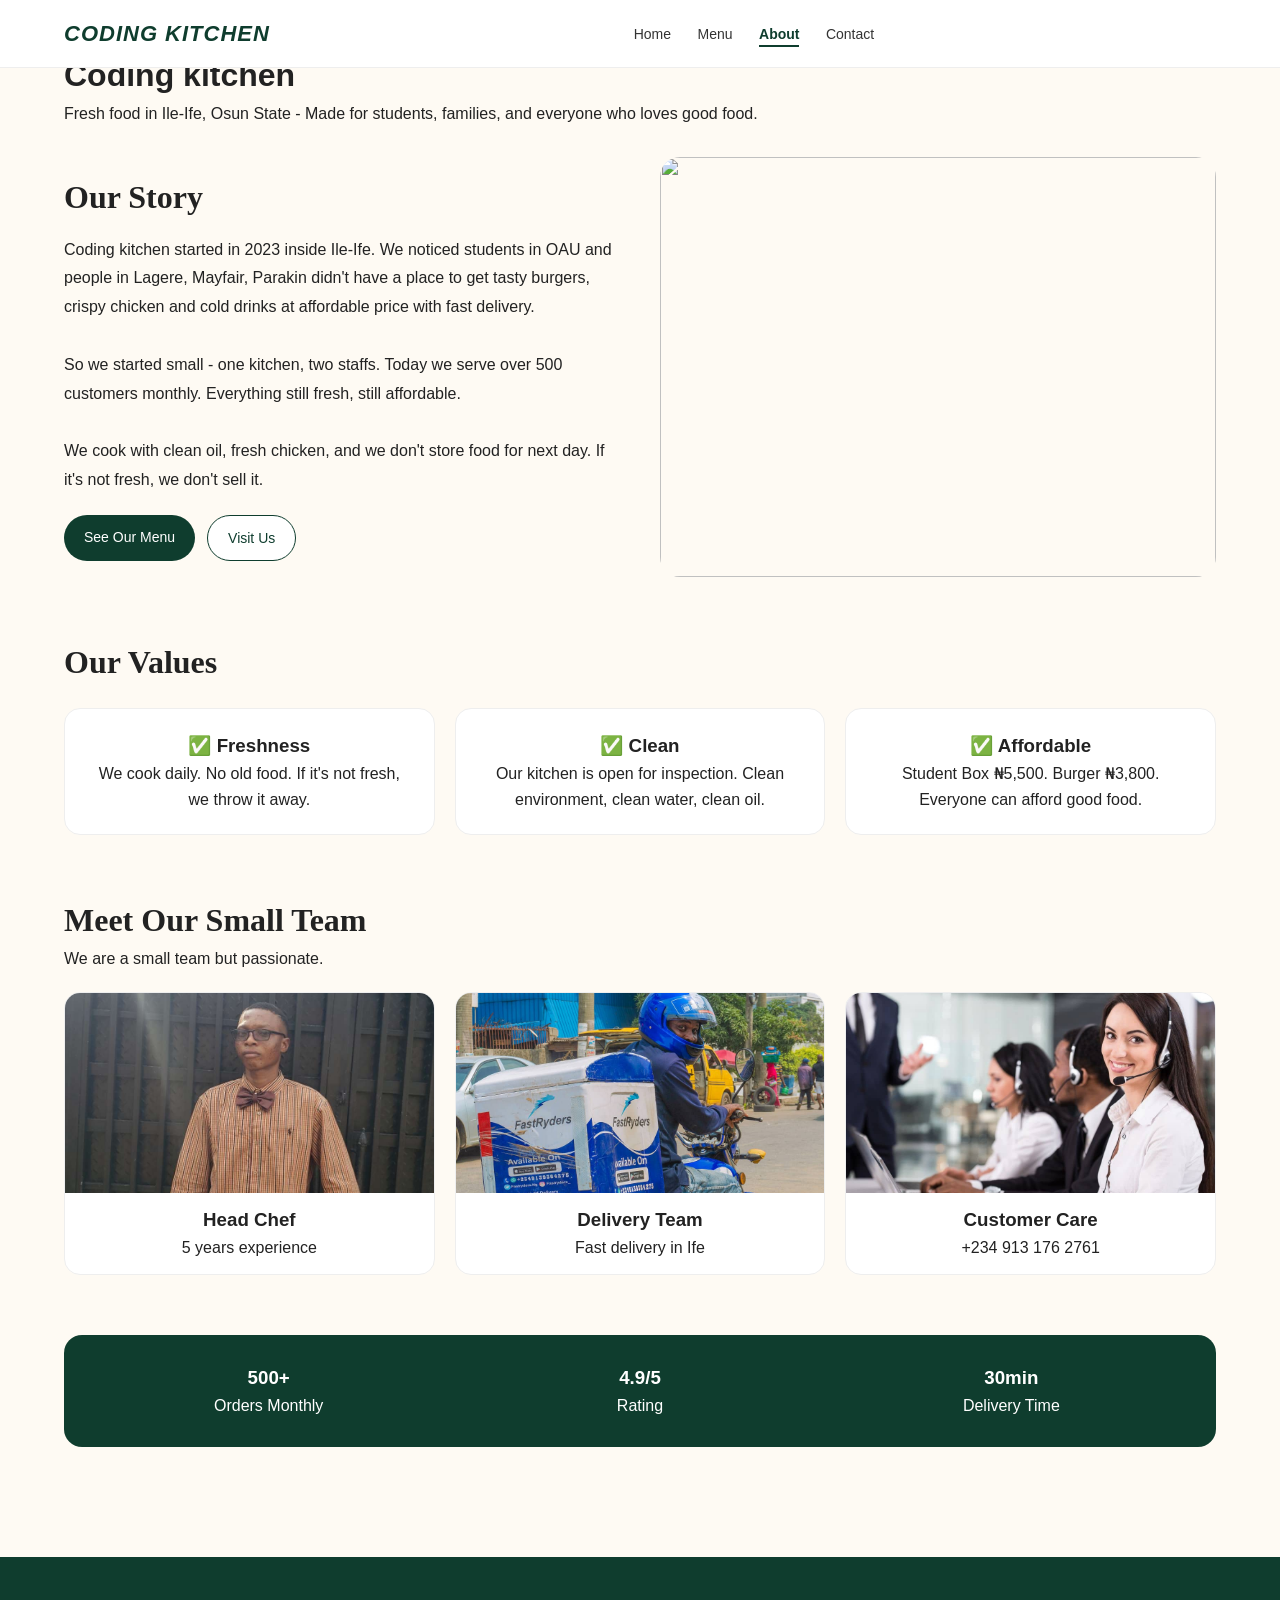
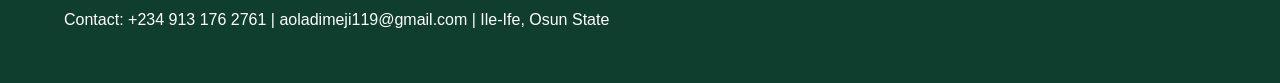
==== about.html @ 4d009c1c "coding kitchen - ile ife delivery website" ====
<!DOCTYPE html>
<html>
<head>
<meta charset="UTF-8">
<meta name="viewport" content="width=device-width, initial-scale=1.0">
<title>About - Coding kitchen</title>
<link rel="stylesheet" href="style.css">
</head>
<body>
<header>
  <div class="container navbar">
    <a href="index.html" class="logo"><em><I>CODING KITCHEN</I></em></a>
    <nav class="links">
      <a href="index.html">Home</a>
      <a href="menu.html">Menu</a>
      <a href="about.html" class="active">About</a>
      <a href="contact.html">Contact</a>
    </nav>
    <div class="nav-btns"><button class="hamburger">=</button></div>
  </div>
  <div class="mobile">
    <a href="index.html">Home</a><a href="menu.html">Menu</a><a href="about.html">About</a><a href="contact.html">Contact</a>
  </div>
</header>

<main class="container sec">
  <h1>Coding kitchen</h1>
  <p>Fresh food in Ile-Ife, Osun State - Made for students, families, and everyone who loves good food.</p>

  <div class="about-hero">
    <div>
      <h2>Our Story</h2>
      <p style="margin-top:12px; line-height:1.8;">Coding kitchen started in 2023 inside Ile-Ife. We noticed students in OAU and people in Lagere, Mayfair, Parakin didn't have a place to get tasty burgers, crispy chicken and cold drinks at affordable price with fast delivery.<br><br>So we started small - one kitchen, two staffs. Today we serve over 500 customers monthly. Everything still fresh, still affordable.<br><br>We cook with clean oil, fresh chicken, and we don't store food for next day. If it's not fresh, we don't sell it.</p>
      <div class="btn-row" style="margin-top:20px;">
        <a href="menu.html" class="btn green">See Our Menu</a>
        <a href="contact.html" class="btn white">Visit Us</a>
      </div>
    </div>
    <img src="https://images.unsplash.com/photo-1555992336-fb0d29498b13?w=700" style="border-radius:20px; height:420px; object-fit:cover;">
  </div>

  <h2 style="margin-top:60px;">Our Values</h2>
  <div class="values">
    <div class="value-box"><h3>✅ Freshness</h3><p>We cook daily. No old food. If it's not fresh, we throw it away.</p></div>
    <div class="value-box"><h3>✅ Clean</h3><p>Our kitchen is open for inspection. Clean environment, clean water, clean oil.</p></div>
    <div class="value-box"><h3>✅ Affordable</h3><p>Student Box ₦5,500. Burger ₦3,800. Everyone can afford good food.</p></div>
  </div>

  <h2 style="margin-top:60px;">Meet Our Small Team</h2>
  <p>We are a small team but passionate.</p>
  <div class="team-grid">
    <div class="team"><img src="assets/IMG_0078.JPG"><h3 style="margin-top:12px;">Head Chef</h3><p>5 years experience</p></div>
    <div class="team"><img src="assets/delivery.jpg"><h3 style="margin-top:12px;">Delivery Team</h3><p>Fast delivery in Ife</p></div>
    <div class="team"><img src="assets/customercare.jpg"><h3 style="margin-top:12px;">Customer Care</h3><p>+234 913 176 2761</p></div>
  </div>

  <div class="stats" style="margin-top:60px;">
    <div><h3>500+</h3><p>Orders Monthly</p></div>
    <div><h3>4.9/5</h3><p>Rating</p></div>
    <div><h3>30min</h3><p>Delivery Time</p></div>
  </div>
</main>

<footer><div class="container"><p>Contact: +234 913 176 2761 | aoladimeji119@gmail.com | Ile-Ife, Osun State</p></div></footer>
<script src="script.js"></script>
</body>
</html>
---- style.css ----
*{
  margin:0;
  padding:0;
  box-sizing:border-box;
}

body{
  font-family: 'Inter', Arial, sans-serif;
  background:#fefaf3;
  color:#222;
  line-height:1.6;
}

.container{
  width:90%;
  max-width:1200px;
  margin:0 auto;
}

a{
  text-decoration:none;
  color:inherit;
}

img{
  width:100%;
  display:block;
}

/* header - sticky permanent when scroll */
header{
  background:#fff;
  position:fixed;
  width: 100%;
  top:0;
  z-index:99;
  border-bottom:1px solid #eee;
}

.navbar{
  display:flex;
  justify-content:space-between;
  align-items:center;
  padding:16px 0;
}

.logo{
  font-weight:900;
  font-size:22px;
  color:#0f3d2e;
  letter-spacing:1px;
}

.links a{
  margin-left:22px;
  color:#333;
  font-size:14px;
}

.links a.active{
  font-weight:700;
  color:#0f3d2e;
  border-bottom:2px solid #0f3d2e;
  padding-bottom:3px;
}

.nav-btns{
  display:flex;
  gap:12px;
  align-items:center;
}

.btn{
  padding:11px 20px;
  border-radius:24px;
  border:none;
  cursor:pointer;
  font-size:14px;
}

.btn.green{
  background:#0f3d2e;
  color:#fff;
}

.btn.white{
  background:#fff;
  border:1px solid #0f3d2e;
  color:#0f3d2e;
}

.btn.small{
  padding:7px 14px;
  font-size:13px;
  margin-top:8px;
}

.btn.full{
  width:100%;
}

.hamburger{
  display:none;
  font-size:24px;
  background:none;
  border:none;
  cursor:pointer;
}

.mobile{
  display:none;
  flex-direction:column;
  background:#fff;
  padding:18px;
  position:absolute;
  top:100%;
  left:0;
  width:100%;
  box-shadow:0 4px 12px rgba(0,0,0,0.08);
}

.mobile.show{
  display:flex;
}

.mobile a{
  padding:12px 0;
  border-bottom:1px solid #f2f2f2;
}

/* hero */
.hero{
  display:grid;
  grid-template-columns:1fr 1fr;
  gap:50px;
  padding:70px 0;
  align-items:center;
}

.top-text{
  font-size:11px;
  letter-spacing:2px;
  color:#0f3d2e;
  text-transform:uppercase;
  font-weight:700;
}

.hero h1{
  font-family: serif;
  font-size:52px;
  line-height:1;
  margin:16px 0;
  color:#111;
}

.hero-p{
  color:#666;
  margin-top:12px;
  max-width:420px;
}

.btn-row{
  display:flex;
  gap:12px;
  margin-top:22px;
}

.hero-img img{
  border-radius:24px;
  height:480px;
  object-fit:cover;
}

/* sections */
.sec{
  padding:50px 0;
}

.sec h2{
  font-family: serif;
  font-size:32px;
}

/* grids */
.grid4{
  display:grid;
  grid-template-columns:repeat(4, 1fr);
  gap:20px;
  margin-top:22px;
}

.grid3{
  display:grid;
  grid-template-columns:repeat(3, 1fr);
  gap:22px;
  margin-top:22px;
}

.card{
  background:#fff;
  border-radius:18px;
  overflow:hidden;
  border:1px solid #eee;
}

.card img{
  height:180px;
  object-fit:cover;
}

.card .txt{
  padding:14px;
}

.food{
  background:#fff;
  border-radius:18px;
  overflow:hidden;
  border:1px solid #eee;
}

.food img{
  height:210px;
  object-fit:cover;
}

.pad{
  padding:16px;
}

.pad b{
  display:block;
  margin-top:6px;
  color:#0f3d2e;
}

.small{
  font-size:12px;
  color:#888;
}

/* cart */
.cart-box{
  position:fixed;
  right:-400px;
  top:0;
  width:360px;
  height:100vh;
  background:#fff;
  padding:22px;
  transition:0.3s;
  z-index:200;
  box-shadow:-4px 0 20px rgba(0,0,0,0.1);
  overflow-y:auto;
}

.cart-box.open{
  right:0;
}

.cart-top{
  display:flex;
  justify-content:space-between;
  align-items:center;
  margin-bottom:18px;
}

.cart-total{
  margin-top:16px;
  font-weight:bold;
}

/* stats and why */
.stats{
  display:grid;
  grid-template-columns:repeat(3, 1fr);
  gap:18px;
  background:#0f3d2e;
  color:#fff;
  padding:28px;
  border-radius:18px;
  margin-top:30px;
  text-align:center;
}

.why-grid{
  display:grid;
  grid-template-columns:repeat(3, 1fr);
  gap:20px;
  margin-top:20px;
}

.why-card{
  background:#fff;
  padding:20px;
  border-radius:16px;
  border:1px solid #eee;
}

.testimonial-grid{
  display:grid;
  grid-template-columns:repeat(2, 1fr);
  gap:20px;
  margin-top:20px;
}

.testi{
  background:#fff;
  padding:20px;
  border-radius:16px;
  border-left:4px solid #0f3d2e;
}

/* about */
.about-hero{
  display:grid;
  grid-template-columns:1fr 1fr;
  gap:40px;
  margin-top:30px;
  align-items:center;
}

.values{
  display:grid;
  grid-template-columns:repeat(3, 1fr);
  gap:20px;
  margin-top:20px;
}

.value-box{
  background:#fff;
  padding:22px;
  border-radius:16px;
  border:1px solid #eee;
  text-align:center;
}

.team-grid{
  display:grid;
  grid-template-columns:repeat(3, 1fr);
  gap:20px;
  margin-top:20px;
}

.team{
  background:#fff;
  border-radius:16px;
  overflow:hidden;
  border:1px solid #eee;
  text-align:center;
  padding-bottom:14px;
}

.team img{
  height:200px;
  object-fit:cover;
}

/* contact - FIXED NO OVERLAP */
.contact-cards{
  display:grid;
  grid-template-columns:repeat(3, 1fr);
  gap:20px;
  margin-top:30px;
}

.contact-card{
  background:#fff;
  padding:22px;
  border-radius:16px;
  border:1px solid #eee;
  text-align:center;
}

.contact-wrap{
  display:grid;
  grid-template-columns:1fr 1fr;
  gap:40px;
  margin-top:40px;
}

.contact-left h3{
  margin-bottom:8px;
}

.contact-phone{
  font-weight:bold;
  font-size:18px;
  margin-bottom:16px;
}

.contact-btn{
  display:inline-block;
  margin-bottom:28px;
}

.mt{
  margin-top:20px;
}

.form{
  background:#fff;
  padding:22px;
  border-radius:16px;
  border:1px solid #eee;
  display:flex;
  flex-direction:column;
  gap:14px;
}

.form input,
.form textarea{
  padding:12px;
  border:1px solid #ccc;
  border-radius:10px;
  width:100%;
}

.map-box{
  background:#e8f5e9;
  padding:24px;
  border-radius:16px;
  margin-top:24px;
  text-align:center;
}

/* menu page extra */
.menu-cat{
  display:flex;
  gap:10px;
  margin-top:18px;
  flex-wrap:wrap;
}

.menu-cat span{
  background:#fff;
  border:1px solid #ddd;
  padding:8px 16px;
  border-radius:20px;
  font-size:13px;
  cursor:pointer;
}

.menu-cat span.active{
  background:#0f3d2e;
  color:#fff;
  border-color:#0f3d2e;
}

/* footer */
footer{
  background:#0f3d2e;
  color:#fff;
  padding:50px 0;
  margin-top:60px;
}

.foot{
  display:grid;
  grid-template-columns:repeat(3, 1fr);
  gap:30px;
}
/* hovery */
.card, .food, .why-card, .contact-card, .hero-img .value-box{
  transition: 0.3s;
}

.card:hover, .food:hover, .why-card:hover, .hero-img:hover, .value-box:hover{
  transform: translateY(-8px);
  box-shadow: 0 12px 24px rgba(0,0,0,0.12);
  border-color: #0f3d2e;
}
.food img, .hero-img .card img{
  transition: 0.3s ease;
}
.food:hover img, .hero-img:hover .card:hover img {
  transform: scale(1.05);
}
/* button hover */
.btn:hover{
  opacity: 0.85;
  transform: scale(1.02);
}
.btn.green:hover{
  background: #123d2e;
}

/* === IMAGE CHANGE ON HOVER - MEAL SWAP === */
.food{
  position: relative;
  overflow: hidden;
}

.food img{
  position: absolute;
  top: 0;
  left: 0;
  width: 100%;
  height: 210px;
  object-fit: cover;
  transition: 0.5s ease;
}

.food img:nth-child(2){
  opacity: 0;
}

.food:hover img:nth-child(1){
  opacity: 0;
  transform: scale(1.1);
}

.food:hover img:nth-child(2){
  opacity: 1;
  transform: scale(1.05);
}
.food{
  position: relative;
  overflow: hidden;
}
.food img{
  position: absolute;
  top: 0;
  left: 0;
  width: 100%;
  height: 210px;
  object-fit: cover;
  transition: 0.5s ease;
}
.food img:nth-child(2){ opacity: 0; }
.food:hover img:nth-child(1){ opacity: 0; transform: scale(1.1); }
.food:hover img:nth-child(2){ opacity: 1; transform: scale(1.05); }
.food .pad{
  margin-top: 210px;
  position: relative;
  background: #fff;
  z-index: 2;
}
.contact-card a{
  cursor: pointer;
  position: relative;
  z-index: 10;
}

/* responsiveness*/
@media (max-width: 768px){
  .links{
    display:none;
  }
  .hamburger{
    display:block;
  }
  .hero{
    grid-template-columns:1fr;
    padding:40px 0;
  }
  .hero h1{
    font-size:36px;
  }
  .hero-img img{
    height:320px;
  }
  .grid4{
    grid-template-columns:1fr 1fr;
  }
  .grid3{
    grid-template-columns:1fr;
  }
  .stats{
    grid-template-columns:1fr;
  }
  .why-grid{
    grid-template-columns:1fr;
  }
  .testimonial-grid{
    grid-template-columns:1fr;
  }
  .about-hero{
    grid-template-columns:1fr;
  }
  .values{
    grid-template-columns:1fr;
  }
  .team-grid{
    grid-template-columns:1fr;
  }
  .contact-cards{
    grid-template-columns:1fr;
  }
  .contact-wrap{
    grid-template-columns:1fr;
  }
  .foot{
    grid-template-columns:1fr;
  }
  .cart-box{
    width:100%;
    right:-100%;
  }
  .cart-box.open{
    right:0;
  }
}

@media (max-width: 480px){
  .grid4{
    grid-template-columns:1fr;
  }
  .btn-row{
    flex-direction:column;
  }
}
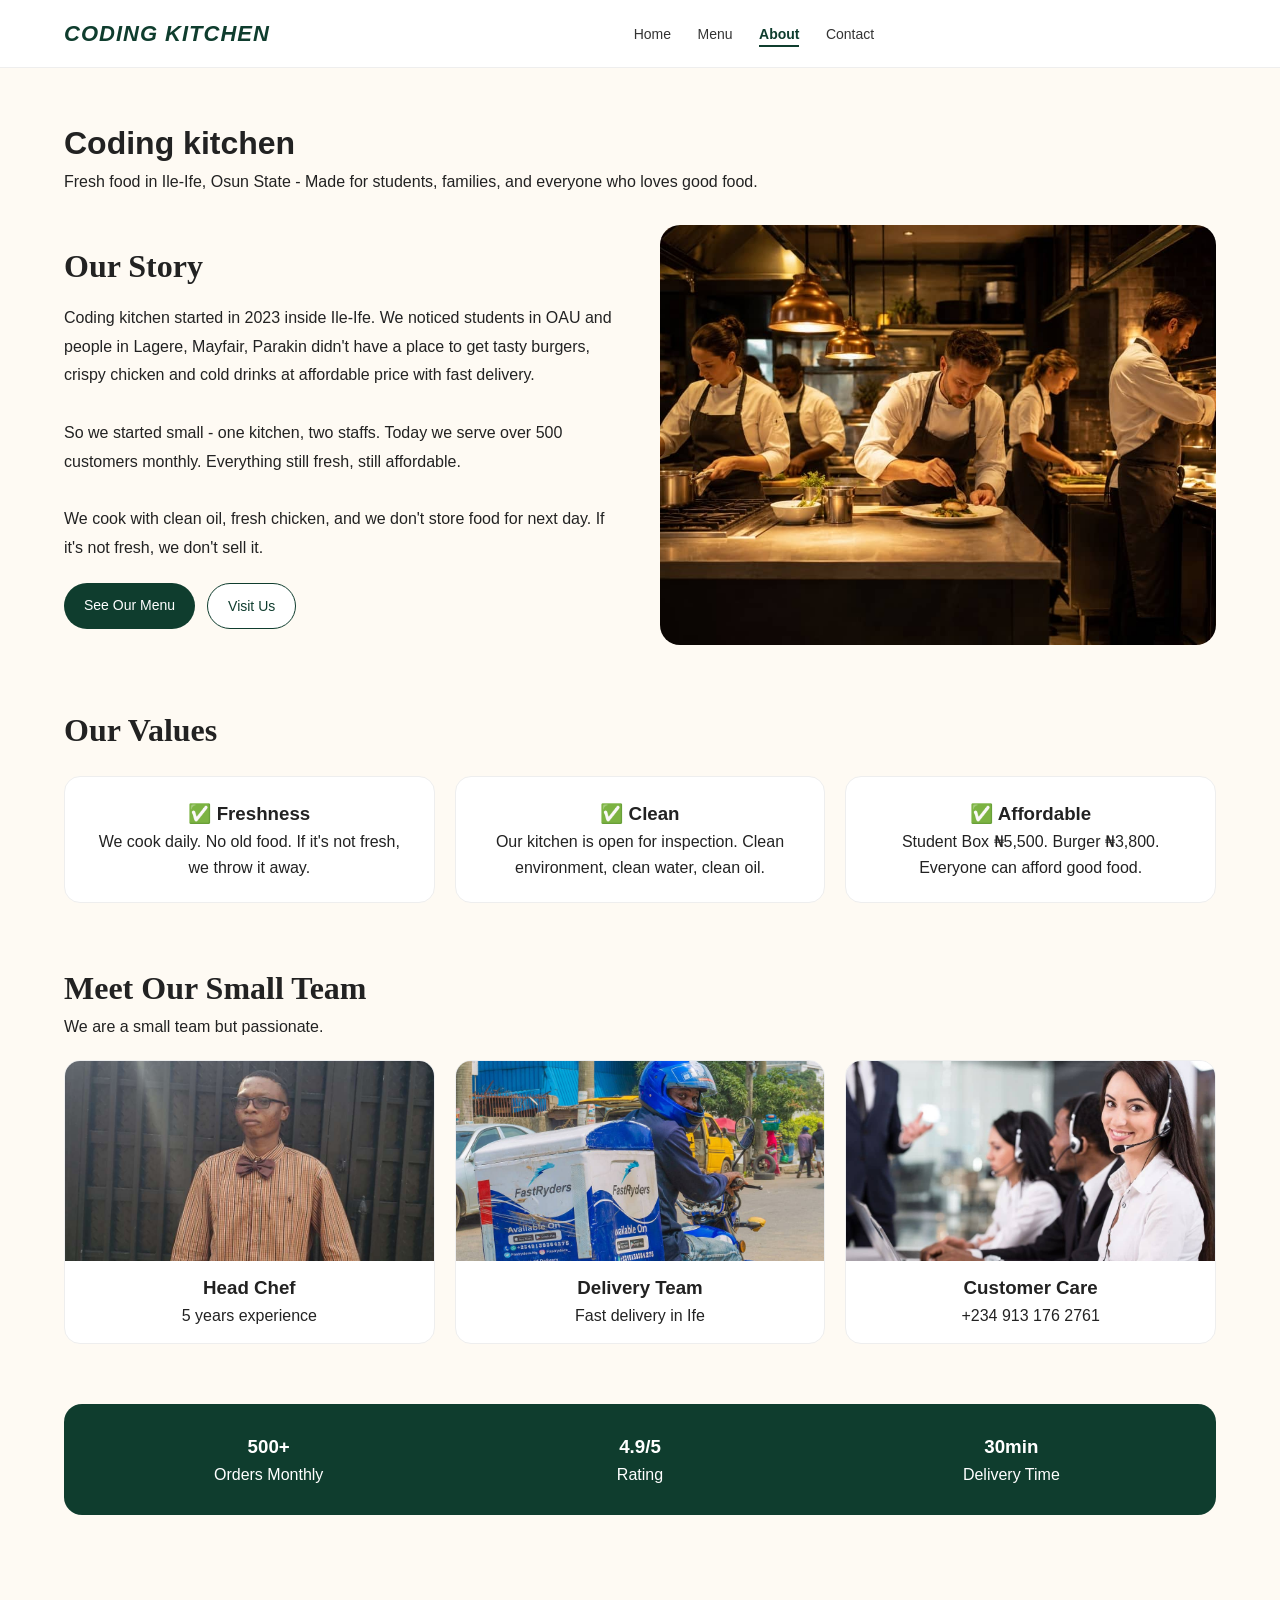
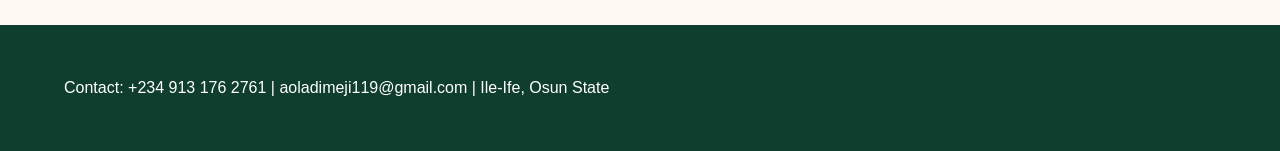
==== commit 3fb50a42: "img change" ====
--- a/about.html
+++ b/about.html
@@ -36,7 +36,7 @@
         <a href="contact.html" class="btn white">Visit Us</a>
       </div>
     </div>
-    <img src="https://images.unsplash.com/photo-1555992336-fb0d29498b13?w=700" style="border-radius:20px; height:420px; object-fit:cover;">
+    <img src="assets/about.jpg" style="border-radius:20px; height:420px; object-fit:cover;">
   </div>
 
   <h2 style="margin-top:60px;">Our Values</h2>
--- a/style.css
+++ b/style.css
@@ -27,10 +27,10 @@
   display:block;
 }
 
-/* header - sticky permanent when scroll */
+/* header -  */
 header{
   background:#fff;
-  position:fixed;
+  position:sticky;
   width: 100%;
   top:0;
   z-index:99;
@@ -356,7 +356,7 @@
   object-fit:cover;
 }
 
-/* contact - FIXED NO OVERLAP */
+/* contact -  */
 .contact-cards{
   display:grid;
   grid-template-columns:repeat(3, 1fr);
